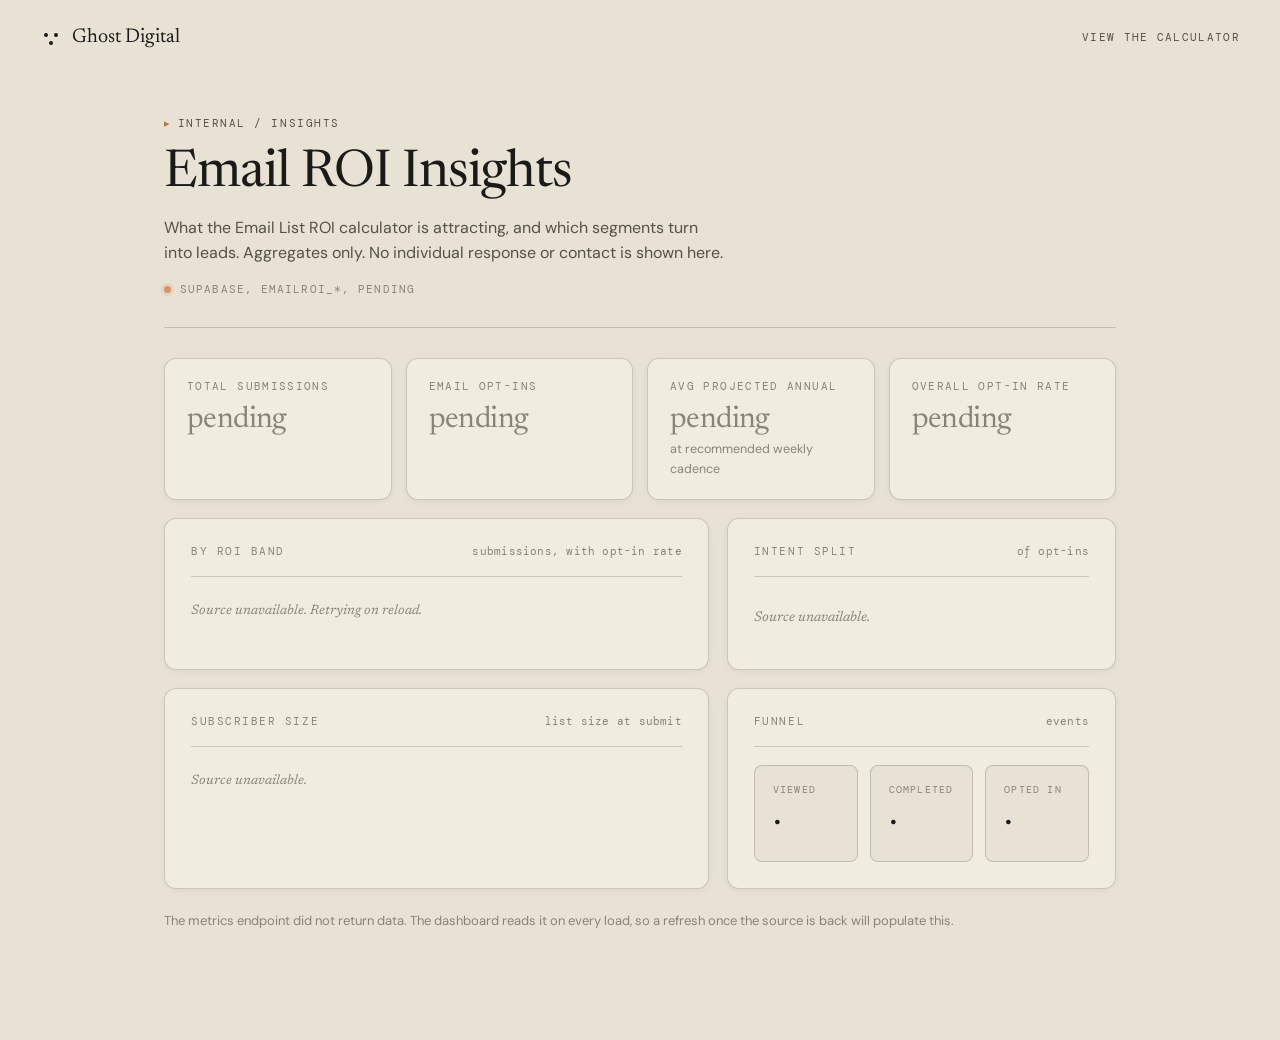
==== dashboard.html @ 22e2059d "Add /dashboard EmailROI insights section Composes a read-only insights view onto the existing EmailR" ====
<!doctype html>
<html lang="en">
<head>
<meta charset="utf-8">
<title>Insights · Ghost Digital</title>
<meta name="description" content="Live funnel and ROI insights from the Email List ROI calculator.">
<meta name="viewport" content="width=device-width, initial-scale=1">
<meta name="robots" content="noindex, nofollow">
<link rel="preconnect" href="https://fonts.googleapis.com">
<link rel="preconnect" href="https://fonts.gstatic.com" crossorigin>
<link href="https://fonts.googleapis.com/css2?family=Newsreader:ital,opsz,wght@0,6..72,300;0,6..72,400;0,6..72,500;1,6..72,300;1,6..72,400&family=DM+Sans:opsz,wght@9..40,300;9..40,400;9..40,500;9..40,600&family=DM+Mono:wght@400;500&display=swap" rel="stylesheet">
<style>
  /* ============================================================
     GHOST DIGITAL tokens (copied verbatim from index.html so the
     dashboard stays in sync with the site. Do not fork these values.)
     ============================================================ */
  :root {
    --gd-parchment:#E8E2D4; --gd-parchment-2:#DCD4C2; --gd-bone:#F1ECE0;
    --gd-inkwell:#1A1A18; --gd-ink-2:#2A2A26; --gd-ink-3:#555048; --gd-ink-4:#8A8378;
    --gd-terracotta:#C0714A; --gd-clay:#D4956A; --gd-olive:#6B7A52;
    --gd-deep-olive:#3D4A2E; --gd-driftwood:#8A7E6A;

    --gd-bg:var(--gd-parchment); --gd-bg-elev:var(--gd-bone); --gd-bg-inverse:var(--gd-inkwell);
    --gd-fg-1:var(--gd-inkwell); --gd-fg-2:var(--gd-ink-2); --gd-fg-3:var(--gd-ink-3); --gd-fg-4:var(--gd-ink-4);
    --gd-fg-on-dark:var(--gd-parchment);
    --gd-accent:var(--gd-terracotta); --gd-accent-soft:var(--gd-clay);

    --gd-rule:rgba(26,26,24,0.18); --gd-rule-strong:rgba(26,26,24,0.42); --gd-rule-on-dark:rgba(232,226,212,0.18);

    --gd-font-display:"Newsreader","Perfectly Nineties","EB Garamond",Georgia,serif;
    --gd-font-body:"DM Sans",-apple-system,"Helvetica Neue",Arial,sans-serif;
    --gd-font-mono:"DM Mono",ui-monospace,"SF Mono",Menlo,monospace;

    --gd-radius-md:8px; --gd-radius-pill:999px; --gd-radius-card:12px;
    --gd-shadow-sm:0 2px 8px -2px rgba(26,26,24,0.08);
    --gd-ease:cubic-bezier(0.2,0.6,0.2,1);
    --gd-grain:url("/assets/grain.svg");
  }

  *{box-sizing:border-box}
  html,body{margin:0;padding:0;background:var(--gd-parchment);}

  body{
    font-family:var(--gd-font-body); font-size:15px; line-height:1.55;
    color:var(--gd-fg-1); background:var(--gd-bg); min-height:100vh;
    -webkit-font-smoothing:antialiased; text-rendering:optimizeLegibility;
  }

  /* ---------- nav (copied from index.html) ---------- */
  .gd-nav{display:grid;grid-template-columns:1fr auto 1fr;align-items:center;padding:22px 40px;}
  .gd-nav__brand{display:flex;align-items:center;gap:10px;font-family:var(--gd-font-display);font-size:20px;}
  .gd-nav__brand .mark{display:inline-block;width:22px;height:22px;position:relative;}
  .gd-nav__brand .mark span{position:absolute;width:4px;height:4px;border-radius:999px;background:currentColor;}
  .gd-nav__brand .mark span:nth-child(1){left:4px;top:6px;}
  .gd-nav__brand .mark span:nth-child(2){left:14px;top:6px;}
  .gd-nav__brand .mark span:nth-child(3){left:9px;top:14px;}
  .gd-nav__brand a{text-decoration:none;color:inherit;display:flex;align-items:center;gap:10px;}
  .gd-nav__right{display:flex;justify-content:flex-end;}
  .gd-nav__right a{font-family:var(--gd-font-mono);font-size:11px;letter-spacing:.12em;text-transform:uppercase;color:var(--gd-fg-3);text-decoration:none;}
  .gd-nav__right a:hover{color:var(--gd-accent);}

  .eyebrow{font-family:var(--gd-font-mono);font-size:11px;letter-spacing:.14em;text-transform:uppercase;display:inline-flex;align-items:center;gap:6px;color:var(--gd-fg-3);}
  .eyebrow::before{content:"\25B8";color:var(--gd-terracotta);}

  .wrap{max-width:1000px;margin:0 auto;padding:8px 24px 96px;}
  .head{padding:28px 0 26px;border-bottom:1px solid var(--gd-rule);}
  .head h1{font-family:var(--gd-font-display);font-weight:400;font-size:52px;line-height:1.03;letter-spacing:-.018em;margin:14px 0 14px;}
  .head .lede{font-size:16px;color:var(--gd-fg-3);max-width:560px;margin:0;}
  .source-line{margin-top:16px;font-family:var(--gd-font-mono);font-size:11px;letter-spacing:.1em;text-transform:uppercase;color:var(--gd-fg-4);display:inline-flex;align-items:center;gap:9px;}
  .dot{width:7px;height:7px;border-radius:999px;display:inline-block;}
  .dot.live{background:var(--gd-olive);box-shadow:0 0 0 3px rgba(107,122,82,0.18);}
  .dot.pending{background:var(--gd-clay);box-shadow:0 0 0 3px rgba(212,149,106,0.18);}

  /* ---------- stat strip ---------- */
  .stats{display:grid;grid-template-columns:repeat(4,1fr);gap:14px;margin-top:30px;}
  .stat{background:var(--gd-bone);border:1px solid var(--gd-rule);border-radius:var(--gd-radius-card);padding:20px 22px;box-shadow:var(--gd-shadow-sm);}
  .stat .k{font-family:var(--gd-font-mono);font-size:10.5px;letter-spacing:.13em;text-transform:uppercase;color:var(--gd-fg-4);}
  .stat .v{font-family:var(--gd-font-display);font-weight:400;font-size:44px;line-height:1.05;letter-spacing:-.02em;margin-top:10px;}
  .stat .v .pre{font-size:24px;color:var(--gd-fg-4);vertical-align:6px;}
  .stat .sub{font-size:12.5px;color:var(--gd-fg-4);margin-top:4px;}
  .stat .v.muted{color:var(--gd-fg-4);font-size:30px;}

  /* ---------- panels ---------- */
  .grid{display:grid;grid-template-columns:1.4fr 1fr;gap:18px;margin-top:18px;}
  .panel{background:var(--gd-bone);border:1px solid var(--gd-rule);border-radius:var(--gd-radius-card);padding:24px 26px 26px;box-shadow:var(--gd-shadow-sm);}
  .panel.full{grid-column:1 / -1;}
  .panel__title{font-family:var(--gd-font-mono);font-size:11px;letter-spacing:.14em;text-transform:uppercase;color:var(--gd-fg-4);display:flex;justify-content:space-between;align-items:center;padding-bottom:16px;border-bottom:1px solid var(--gd-rule);margin-bottom:18px;}
  .panel__title .note{color:var(--gd-fg-4);text-transform:none;letter-spacing:.02em;font-size:11px;}

  /* ---------- horizontal bars ---------- */
  .bar{margin-bottom:16px;}
  .bar:last-child{margin-bottom:0;}
  .bar__top{display:flex;justify-content:space-between;align-items:baseline;margin-bottom:7px;}
  .bar__label{font-size:14px;color:var(--gd-fg-1);font-weight:500;}
  .bar__label .tag{font-family:var(--gd-font-mono);font-size:9.5px;letter-spacing:.1em;text-transform:uppercase;background:var(--gd-inkwell);color:var(--gd-parchment);padding:2px 7px;border-radius:999px;margin-left:8px;vertical-align:1px;}
  .bar__val{font-family:var(--gd-font-mono);font-size:13px;color:var(--gd-fg-2);}
  .bar__val .rate{color:var(--gd-fg-4);margin-left:8px;}
  .bar__track{height:10px;background:var(--gd-parchment-2);border-radius:999px;overflow:hidden;}
  .bar__fill{height:100%;background:var(--gd-terracotta);border-radius:999px;transition:width 600ms var(--gd-ease);}
  .bar__fill.soft{background:var(--gd-clay);}

  /* ---------- intent rows ---------- */
  .intent{list-style:none;padding:0;margin:0;}
  .intent li{display:flex;justify-content:space-between;align-items:center;padding:13px 0;border-bottom:1px solid var(--gd-rule);font-size:14px;}
  .intent li:last-child{border-bottom:none;}
  .intent .n{font-family:var(--gd-font-mono);font-size:18px;color:var(--gd-fg-1);}
  .intent .hot{color:var(--gd-terracotta);}

  /* ---------- funnel ---------- */
  .funnel{display:grid;grid-template-columns:repeat(3,1fr);gap:12px;}
  .step{background:var(--gd-parchment);border:1px solid var(--gd-rule);border-radius:var(--gd-radius-md);padding:16px 18px;}
  .step .k{font-family:var(--gd-font-mono);font-size:10px;letter-spacing:.12em;text-transform:uppercase;color:var(--gd-fg-4);}
  .step .n{font-family:var(--gd-font-display);font-size:36px;line-height:1.1;margin-top:6px;}
  .step .pct{font-size:12px;color:var(--gd-fg-4);margin-top:2px;}

  .empty{font-size:13.5px;color:var(--gd-fg-4);font-style:italic;font-family:var(--gd-font-display);padding:6px 0;}
  .pending-note{margin-top:22px;font-size:13px;color:var(--gd-fg-4);}

  @media (max-width:760px){
    .stats{grid-template-columns:repeat(2,1fr);}
    .grid{grid-template-columns:1fr;}
    .funnel{grid-template-columns:1fr;}
    .head h1{font-size:40px;}
    .gd-nav{padding:18px 22px;}
  }
</style>
</head>
<body>
  <nav class="gd-nav">
    <div class="gd-nav__brand">
      <a href="/">
        <span class="mark"><span></span><span></span><span></span></span>
        Ghost Digital
      </a>
    </div>
    <div></div>
    <div class="gd-nav__right"><a href="/email-roi-calculator">View the calculator</a></div>
  </nav>

  <main class="wrap">
    <header class="head">
      <span class="eyebrow">Internal / Insights</span>
      <h1>Email ROI Insights</h1>
      <p class="lede">What the Email List ROI calculator is attracting, and which segments turn into leads. Aggregates only. No individual response or contact is shown here.</p>
      <div class="source-line"><span id="src-dot" class="dot pending"></span><span id="src-text">Supabase, emailroi_*, connecting</span></div>
    </header>

    <!-- stat strip -->
    <section class="stats" id="stats">
      <div class="stat"><div class="k">Total Submissions</div><div class="v" id="s-subs">·</div></div>
      <div class="stat"><div class="k">Email Opt-ins</div><div class="v" id="s-optins">·</div></div>
      <div class="stat"><div class="k">Avg Projected Annual</div><div class="v" id="s-proj">·</div><div class="sub">at recommended weekly cadence</div></div>
      <div class="stat"><div class="k">Overall Opt-in Rate</div><div class="v" id="s-rate">·</div></div>
    </section>

    <div class="grid">
      <!-- by band -->
      <section class="panel">
        <div class="panel__title"><span>By ROI Band</span><span class="note">submissions, with opt-in rate</span></div>
        <div id="p-band"><div class="empty">Loading.</div></div>
      </section>

      <!-- intent split -->
      <section class="panel">
        <div class="panel__title"><span>Intent Split</span><span class="note">of opt-ins</span></div>
        <ul class="intent" id="p-intent"><li><span>Loading.</span></li></ul>
      </section>

      <!-- subscriber size -->
      <section class="panel">
        <div class="panel__title"><span>Subscriber Size</span><span class="note">list size at submit</span></div>
        <div id="p-size"><div class="empty">Loading.</div></div>
      </section>

      <!-- funnel -->
      <section class="panel">
        <div class="panel__title"><span>Funnel</span><span class="note">events</span></div>
        <div class="funnel" id="p-funnel">
          <div class="step"><div class="k">Viewed</div><div class="n" id="f-view">·</div></div>
          <div class="step"><div class="k">Completed</div><div class="n" id="f-done">·</div></div>
          <div class="step"><div class="k">Opted in</div><div class="n" id="f-opt">·</div><div class="pct" id="f-opt-pct"></div></div>
        </div>
      </section>
    </div>

    <p class="pending-note" id="note"></p>
  </main>

<script>
  // ---- formatting helpers ----
  var fmt = function (n) { return Number(n).toLocaleString('en-US'); };
  var money = function (n) {
    if (n == null) return null;
    var v = Number(n);
    if (v >= 1000000) return { pre: '$', body: (v / 1000000).toFixed(1) + 'M' };
    if (v >= 1000) return { pre: '$', body: Math.round(v / 1000) + 'k' };
    return { pre: '$', body: fmt(Math.round(v)) };
  };
  var setMoney = function (id, n) {
    var el = document.getElementById(id);
    var m = money(n);
    if (!m) { el.className = 'v muted'; el.textContent = 'pending'; return; }
    el.className = 'v';
    el.innerHTML = '<span class="pre">' + m.pre + '</span>' + m.body;
  };
  var setNum = function (id, n) {
    var el = document.getElementById(id);
    if (n == null) { el.className = 'v muted'; el.textContent = 'pending'; return; }
    el.className = 'v';
    el.textContent = fmt(n);
  };

  function bars(containerId, rows, opts) {
    opts = opts || {};
    var box = document.getElementById(containerId);
    if (!rows || !rows.length) { box.innerHTML = '<div class="empty">No data yet. Fills as traffic grows.</div>'; return; }
    var max = Math.max.apply(null, rows.map(function (r) { return r.value; })) || 1;
    box.innerHTML = rows.map(function (r) {
      var pct = Math.max(4, Math.round((r.value / max) * 100));
      var tag = r.tag ? '<span class="tag">' + r.tag + '</span>' : '';
      var rate = (opts.showRate && r.rate != null) ? '<span class="rate">' + r.rate + '% opt-in</span>' : '';
      return '<div class="bar">' +
        '<div class="bar__top"><span class="bar__label">' + r.label + tag + '</span>' +
        '<span class="bar__val">' + fmt(r.value) + rate + '</span></div>' +
        '<div class="bar__track"><div class="bar__fill' + (opts.soft ? ' soft' : '') + '" style="width:' + pct + '%"></div></div>' +
        '</div>';
    }).join('');
  }

  function render(d) {
    // stat strip
    setNum('s-subs', d.total_submissions);
    setNum('s-optins', d.total_optins);
    setMoney('s-proj', d.avg_projected_annual);
    var rateEl = document.getElementById('s-rate');
    if (d.total_submissions == null) { rateEl.className = 'v muted'; rateEl.textContent = 'pending'; }
    else {
      var rate = d.total_submissions > 0 ? Math.round((d.total_optins / d.total_submissions) * 1000) / 10 : 0;
      rateEl.className = 'v'; rateEl.innerHTML = rate + '<span class="pre">%</span>';
    }

    // by band
    bars('p-band', (d.by_band || []).map(function (b) {
      return { label: b.name, value: b.submissions, rate: b.optin_rate, tag: b.band === 'compounding' ? 'top' : '' };
    }), { showRate: true });

    // intent split
    var intentBox = document.getElementById('p-intent');
    var it = d.intent || {};
    var totalOpt = d.total_optins || 0;
    if (totalOpt === 0) {
      intentBox.innerHTML = '<li class="empty" style="border:none;">No opt-ins yet. ' + fmt(d.total_submissions || 0) + ' people finished without leaving an email.</li>';
    } else {
      intentBox.innerHTML =
        '<li class="hot"><span>Wants a call <span class="bar__label" style="font-weight:400;color:var(--gd-fg-4)">(hot)</span></span><span class="n hot">' + fmt(it.opt_in_call || 0) + '</span></li>' +
        '<li><span>Notify on launch</span><span class="n">' + fmt(it.opt_in_notify || 0) + '</span></li>' +
        '<li><span>Join the list</span><span class="n">' + fmt(it.opt_in_list || 0) + '</span></li>';
    }

    // subscriber size
    bars('p-size', (d.by_subscriber_band || []).map(function (b) {
      return { label: b.bucket, value: b.submissions };
    }), { soft: true });

    // funnel
    var f = d.funnel || {};
    var views = f.funnel_view || 0, done = f.completed || 0, opt = totalOpt;
    document.getElementById('f-view').textContent = fmt(views);
    document.getElementById('f-done').textContent = fmt(done);
    document.getElementById('f-opt').textContent = fmt(opt);
    // Opt-ins are a true subset of completions, so this ratio is always 0 to 100.
    // Views and completions are independent event counts, so we do not cross-divide them.
    if (done > 0) document.getElementById('f-opt-pct').textContent = Math.round((opt / done) * 100) + '% of completions';

    document.getElementById('note').textContent =
      'Sample is still small, so treat bands and averages as directional. The section is correct now and sharpens as quiz traffic grows.';
  }

  function pending() {
    ['s-subs','s-optins','s-proj','s-rate'].forEach(function (id) {
      var el = document.getElementById(id); el.className = 'v muted'; el.textContent = 'pending';
    });
    document.getElementById('p-band').innerHTML = '<div class="empty">Source unavailable. Retrying on reload.</div>';
    document.getElementById('p-intent').innerHTML = '<li class="empty" style="border:none;">Source unavailable.</li>';
    document.getElementById('p-size').innerHTML = '<div class="empty">Source unavailable.</div>';
    document.getElementById('note').textContent = 'The metrics endpoint did not return data. The dashboard reads it on every load, so a refresh once the source is back will populate this.';
  }

  function setSource(live) {
    document.getElementById('src-dot').className = 'dot ' + (live ? 'live' : 'pending');
    document.getElementById('src-text').textContent = live ? 'Supabase, emailroi_*, live' : 'Supabase, emailroi_*, pending';
  }

  fetch('/api/metrics', { headers: { accept: 'application/json' } })
    .then(function (r) { return r.json(); })
    .then(function (j) {
      var live = j && j.sources && j.sources.emailroi === 'live' && j.emailroi;
      setSource(!!live);
      if (live) render(j.emailroi); else pending();
    })
    .catch(function () { setSource(false); pending(); });
</script>
</body>
</html>
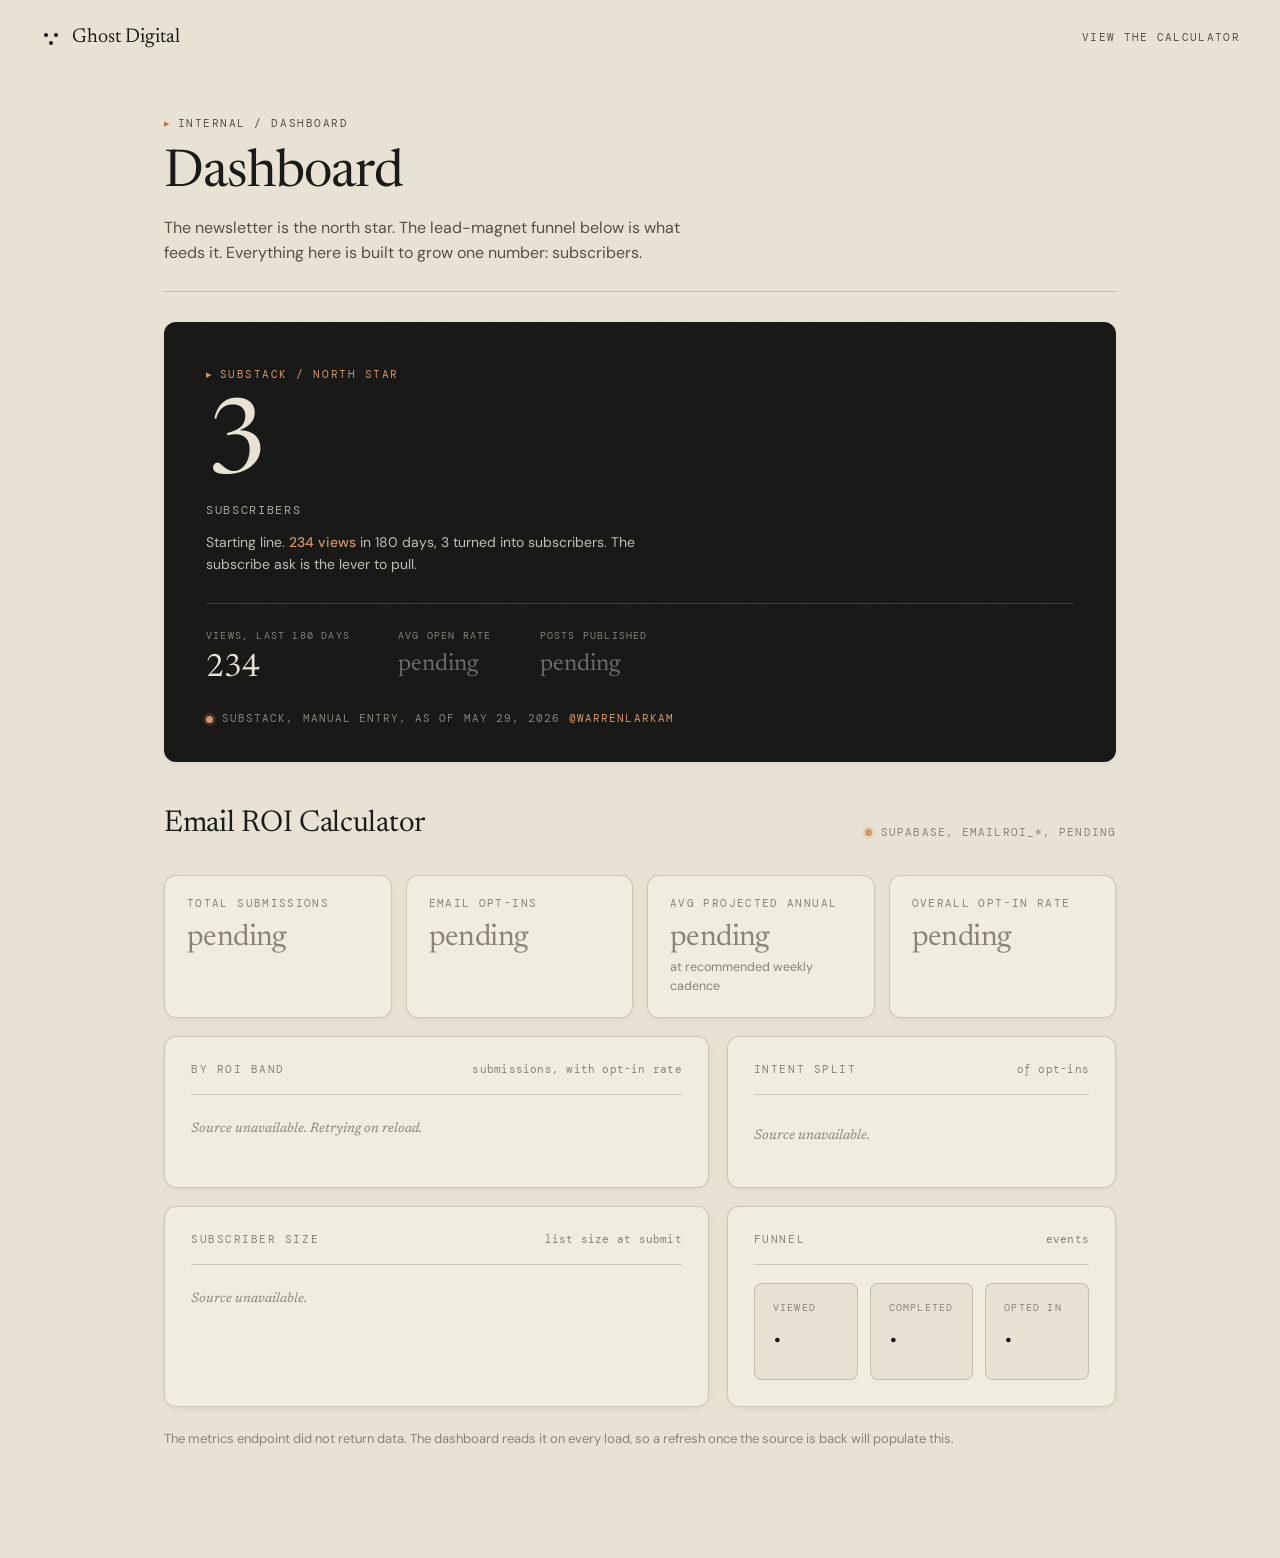
==== commit a9e27f06: "Add Substack north-star hero to /dashboard Reframes /dashboard around the newsletter as the primary " ====
--- a/dashboard.html
+++ b/dashboard.html
@@ -116,11 +116,39 @@
   .empty{font-size:13.5px;color:var(--gd-fg-4);font-style:italic;font-family:var(--gd-font-display);padding:6px 0;}
   .pending-note{margin-top:22px;font-size:13px;color:var(--gd-fg-4);}
 
+  .dot.manual{background:var(--gd-clay);box-shadow:0 0 0 3px rgba(212,149,106,0.18);}
+
+  /* ---------- substack north-star hero (inkwell, anchors the page) ---------- */
+  .hero{background:var(--gd-inkwell);color:var(--gd-fg-on-dark);border-radius:var(--gd-radius-card);padding:40px 42px 32px;margin-top:30px;position:relative;overflow:hidden;box-shadow:var(--gd-shadow-sm);}
+  .hero::before{content:"";position:absolute;inset:0;background-image:var(--gd-grain);background-size:240px;mix-blend-mode:overlay;opacity:.22;pointer-events:none;}
+  .hero > *{position:relative;}
+  .hero .eyebrow,.hero .eyebrow::before{color:var(--gd-clay);}
+  .hero__num{font-family:var(--gd-font-display);font-weight:400;font-size:104px;line-height:.92;letter-spacing:-.022em;margin:16px 0 4px;}
+  .hero__num.muted{color:rgba(241,236,224,0.4);font-size:64px;}
+  .hero__label{font-family:var(--gd-font-mono);font-size:12px;letter-spacing:.14em;text-transform:uppercase;color:rgba(241,236,224,0.66);}
+  .hero__delta{font-size:14px;color:rgba(241,236,224,0.78);margin-top:12px;max-width:440px;}
+  .hero__delta b{color:var(--gd-clay);font-weight:500;}
+  .hero__row{display:flex;flex-wrap:wrap;gap:48px;margin-top:28px;padding-top:24px;border-top:1px solid var(--gd-rule-on-dark);}
+  .hero__cell .k{font-family:var(--gd-font-mono);font-size:10px;letter-spacing:.12em;text-transform:uppercase;color:rgba(241,236,224,0.5);}
+  .hero__cell .v{font-family:var(--gd-font-display);font-size:32px;line-height:1.05;margin-top:8px;}
+  .hero__cell .v.muted{color:rgba(241,236,224,0.4);font-size:24px;}
+  .hero__src{margin-top:26px;font-family:var(--gd-font-mono);font-size:10.5px;letter-spacing:.1em;text-transform:uppercase;color:rgba(241,236,224,0.5);display:inline-flex;align-items:center;gap:9px;flex-wrap:wrap;}
+  .hero__src a{color:var(--gd-clay);text-decoration:none;}
+  .hero__src a:hover{text-decoration:underline;text-underline-offset:.15em;}
+
+  /* ---------- section divider (EmailROI sits under the hero) ---------- */
+  .section-head{margin-top:46px;padding-bottom:4px;display:flex;justify-content:space-between;align-items:flex-end;gap:16px;flex-wrap:wrap;}
+  .section-head h2{font-family:var(--gd-font-display);font-weight:400;font-size:30px;line-height:1.1;letter-spacing:-.01em;margin:0;}
+  .section-head .source-line{margin-top:0;}
+
   @media (max-width:760px){
     .stats{grid-template-columns:repeat(2,1fr);}
     .grid{grid-template-columns:1fr;}
     .funnel{grid-template-columns:1fr;}
     .head h1{font-size:40px;}
+    .hero{padding:30px 26px 26px;}
+    .hero__num{font-size:76px;}
+    .hero__row{gap:28px;}
     .gd-nav{padding:18px 22px;}
   }
 </style>
@@ -139,11 +167,30 @@
 
   <main class="wrap">
     <header class="head">
-      <span class="eyebrow">Internal / Insights</span>
-      <h1>Email ROI Insights</h1>
-      <p class="lede">What the Email List ROI calculator is attracting, and which segments turn into leads. Aggregates only. No individual response or contact is shown here.</p>
+      <span class="eyebrow">Internal / Dashboard</span>
+      <h1>Dashboard</h1>
+      <p class="lede">The newsletter is the north star. The lead-magnet funnel below is what feeds it. Everything here is built to grow one number: subscribers.</p>
+    </header>
+
+    <!-- substack north-star hero -->
+    <section class="hero">
+      <span class="eyebrow">Substack / North Star</span>
+      <div class="hero__num" id="ss-subs">·</div>
+      <div class="hero__label">Subscribers</div>
+      <p class="hero__delta" id="ss-delta"></p>
+      <div class="hero__row">
+        <div class="hero__cell"><div class="k">Views, last 180 days</div><div class="v" id="ss-views">·</div></div>
+        <div class="hero__cell"><div class="k">Avg open rate</div><div class="v" id="ss-open">·</div></div>
+        <div class="hero__cell"><div class="k">Posts published</div><div class="v" id="ss-posts">·</div></div>
+      </div>
+      <div class="hero__src"><span class="dot manual"></span><span id="ss-src">Substack, manual entry</span> <a id="ss-link" href="#" target="_blank" rel="noopener">@warrenlarkam</a></div>
+    </section>
+
+    <!-- email roi section -->
+    <div class="section-head">
+      <h2>Email ROI Calculator</h2>
       <div class="source-line"><span id="src-dot" class="dot pending"></span><span id="src-text">Supabase, emailroi_*, connecting</span></div>
-    </header>
+    </div>
 
     <!-- stat strip -->
     <section class="stats" id="stats">
@@ -291,6 +338,49 @@
     document.getElementById('src-text').textContent = live ? 'Supabase, emailroi_*, live' : 'Supabase, emailroi_*, pending';
   }
 
+  // ---- Substack: manual source (no analytics API) ----
+  // Update these by hand from your Substack stats, then bump as_of. A null
+  // value renders as a muted "pending"; 0 would render as a real 0.
+  var SUBSTACK = {
+    subscribers: 3,
+    views_180d:  234,
+    net_new_30d: null,   // fill once you track month-over-month
+    open_rate:   null,   // percent, e.g. 52
+    posts:       null,   // total posts published
+    as_of:       'May 29, 2026',
+    url:         'https://substack.com/@warrenlarkam',
+    handle:      '@warrenlarkam'
+  };
+
+  function renderSubstack(s) {
+    var subsEl = document.getElementById('ss-subs');
+    if (s.subscribers == null) { subsEl.className = 'hero__num muted'; subsEl.textContent = 'pending'; }
+    else { subsEl.className = 'hero__num'; subsEl.textContent = fmt(s.subscribers); }
+
+    var delta = document.getElementById('ss-delta');
+    if (s.net_new_30d != null) {
+      delta.innerHTML = '<b>' + (s.net_new_30d >= 0 ? '+' : '') + fmt(s.net_new_30d) + '</b> net new in the last 30 days.';
+    } else if (s.views_180d != null && s.subscribers != null) {
+      delta.innerHTML = 'Starting line. <b>' + fmt(s.views_180d) + ' views</b> in 180 days, ' + fmt(s.subscribers) + ' turned into subscribers. The subscribe ask is the lever to pull.';
+    } else {
+      delta.textContent = '';
+    }
+
+    var cell = function (id, val, suffix) {
+      var el = document.getElementById(id);
+      if (val == null) { el.className = 'v muted'; el.textContent = 'pending'; }
+      else { el.className = 'v'; el.textContent = fmt(val) + (suffix || ''); }
+    };
+    cell('ss-views', s.views_180d);
+    cell('ss-open', s.open_rate, '%');
+    cell('ss-posts', s.posts);
+
+    document.getElementById('ss-src').textContent = 'Substack, manual entry, as of ' + s.as_of;
+    var link = document.getElementById('ss-link');
+    link.href = s.url; link.textContent = s.handle;
+  }
+  renderSubstack(SUBSTACK);
+
   fetch('/api/metrics', { headers: { accept: 'application/json' } })
     .then(function (r) { return r.json(); })
     .then(function (j) {
